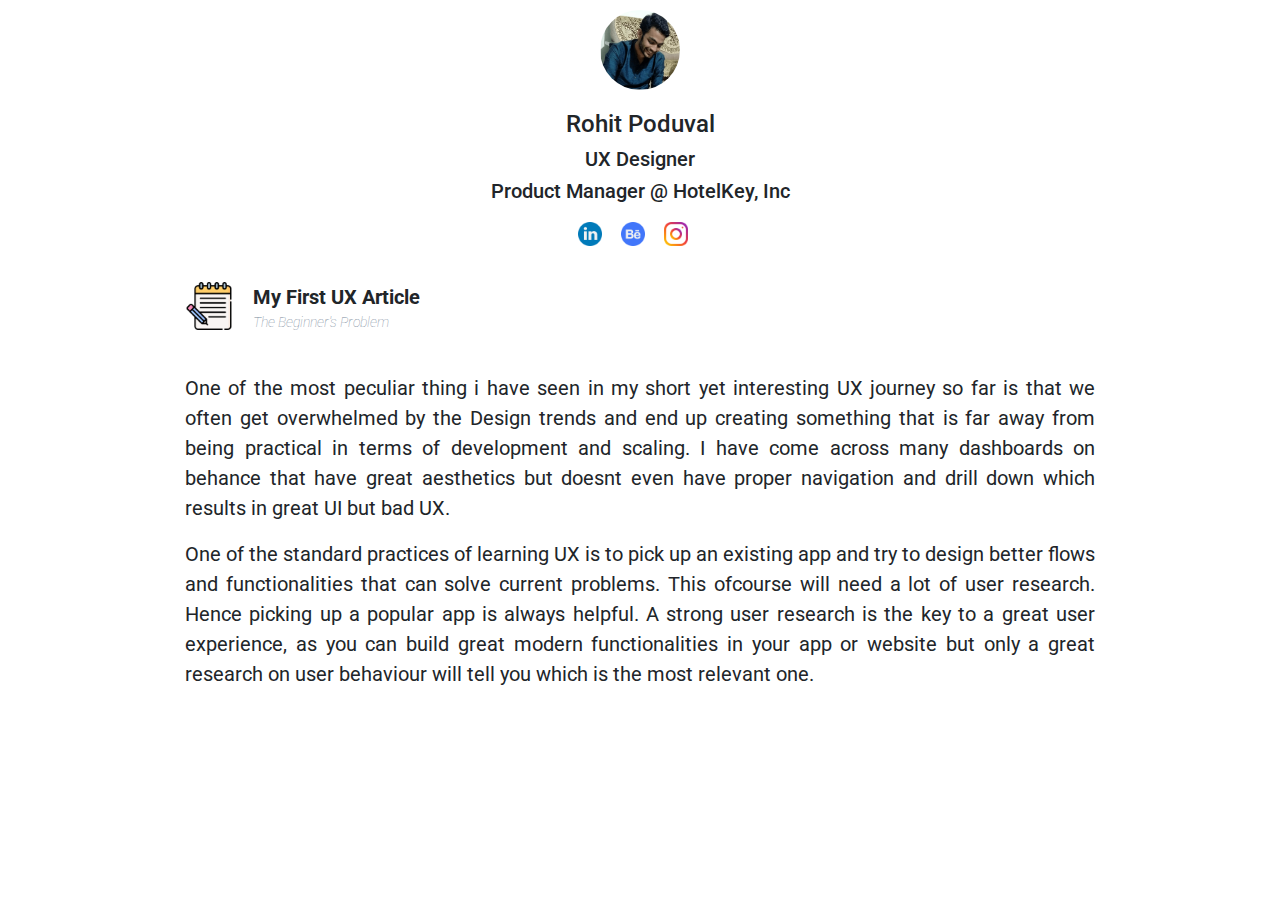
==== index.html @ 817509e2 "banner" ====
<!DOCTYPE html>
<html lang="en">
<head>
  <!-- Global site tag (gtag.js) - Google Analytics -->
<script async src="https://www.googletagmanager.com/gtag/js?id=G-JW8Z8V6VGW"></script>
<script>
  window.dataLayer = window.dataLayer || [];
  function gtag(){dataLayer.push(arguments);}
  gtag('js', new Date());

  gtag('config', 'G-JW8Z8V6VGW');
</script>


  <title>Rohit Writes UX</title>
  <meta charset="utf-8">
  <meta name="viewport" content="width=device-width, initial-scale=1">
  <link rel="icon" type="image/png" href="assets/0.png">
  <link href="https://fonts.googleapis.com/css2?family=Roboto&display=swap" rel="stylesheet">
  <link rel="stylesheet" href="https://maxcdn.bootstrapcdn.com/bootstrap/4.5.0/css/bootstrap.min.css">
  <link rel="stylesheet" href="style.css">
  

</head>

<body>


  <div class="app">

    
    <div class="container">

    <!-- <div class="cover">
        <img class="banner" src="assets/cover.png" height="400px" width=100%>
       </div>
    -->
      

      <div class="logo"> 
        <img class = "icon" src="assets/1.png">
      </div>

      <div class="bio">
        
        <div class="name">
          <h4>Rohit Poduval</h4>
        </div>
        <div class="desc">
          <h5>UX Designer</h5>
        </div>
        <div class="job">
          <h5>Product Manager @ HotelKey, Inc</h5>
        </div>
          
      </div>
          
  
      <div class="social">
  
        <ul class="ul-social">
          <li class="list-social"><a href="https://www.linkedin.com/in/rohit-poduval/" target="_blank"><span class="span-logo">
            <img src="assets/5.png" width="24px" height="24px"></a></li>
          <li class="list-social"><a href="https://www.behance.net/rohitpoduval21" target="_blank"><span class="span-logo">
            <img src="assets/4.png" width="24px" height="24px" target="_blank"></a></li>
          <li class="list-social"><a href="https://www.instagram.com/rohit.poduval/" target="_blank"><span class="span-logo">
            <img src="assets/3.png" width="24px" height="24px"></a></li>
        </ul>  

      </div>

      <div class="sub-container">

        

        <div class="ux">
          
          <div class="ux-head">
            <div class="head-icon">
              <img src="assets/10.png" height="48px" width="48px">
            </div>
            
            <div class="title">
              <h>My First UX Article</h>
              <div class="subtitle">
                <h>The Beginner's Problem</h>
              </div>
            </div>
            
            
          </div>
          
          
          
       
            
           
            
          <div class="ux-body">
            <p>One of the most peculiar thing i have seen in my short yet 
              interesting UX journey so far is that we often get overwhelmed
              by the Design trends and end up creating something that is far
              away from being practical in terms of development and scaling.
              I have come across many dashboards on behance that have great 
              aesthetics but doesnt even have proper navigation and drill down
              which results in great UI but bad UX.               
            </p>    

            <p>One of the standard practices of learning UX is to pick up an
              existing app and try to design better flows and functionalities
              that can solve current problems. This ofcourse will need a lot of 
              user research. Hence picking up a popular app is always helpful.
              A strong user research is the key to a great user experience, as 
              you can build great modern functionalities in your app or website
              but only a great research on user behaviour will tell you which is
              the most relevant one.
            </p>



            </div>
           

          </div>
        </div>

      </div>

      
    </div>



      
        

 



    </div>


  </div>
  
   

</body>
</html>
---- style.css ----
body{
    margin: 0;
    padding: 0;
    font-family: 'Roboto', sans-serif;

  }
  
  ul{
    text-decoration: none;
  }

  li {
    list-style-type: none;
  }
  

  .logo{
    padding: 10px;
    text-align: center;
  }

  .icon{
    height: 80px;
    width : 80px;
    border-radius: 100px;
  }

  .bio{
    text-align: center;
    padding: 10px;
  }


  .ul-social{
    list-style: none;
    text-align: center;
    padding: 0px;

  }

  .list-social a{
    padding: 0 0 5px 0;
  }

  
  .list-social{
    padding: 0 15px 0 0px;
    display: inline;
   
  }

  .sub-container{
    padding-left: 40px;
    padding-right: 40px;
  }

  

  .ux {
    margin-left: 40px;  
    margin-right: 40px;  

    }

  .resume {
   text-align: center;
    
  }

  .ux-head{
    font-size: 28px;
    display: flex;
    padding: 20px;
  }

  .head-icon{
    padding-right: 20px;
  }
  

  .ux-body{
    font-size: 20px;
    padding: 20px;
    text-align: justify;
  }
    
 
 
  .title{
    font-size: 20px;
    font-weight: bold;
  }

  .subtitle{
    font-size: 14px;
    font-weight: 100;
    font-style: italic;
    color: lightslategrey;
  }


  @media only screen and (max-width: 600px) {
    
    .ux {
      margin-left: 10px;  
      margin-right: 10px;  
  }

  .sub-container{
    padding-left: 10px;
    padding-right: 10px;
  }

  .ux-head{
    padding: 0px;
    margin: 30px 0 10px 0;
  }
  
  .ux-body{
    padding: 10px;
    margin: 20px 0 10px 0;
  }

 }
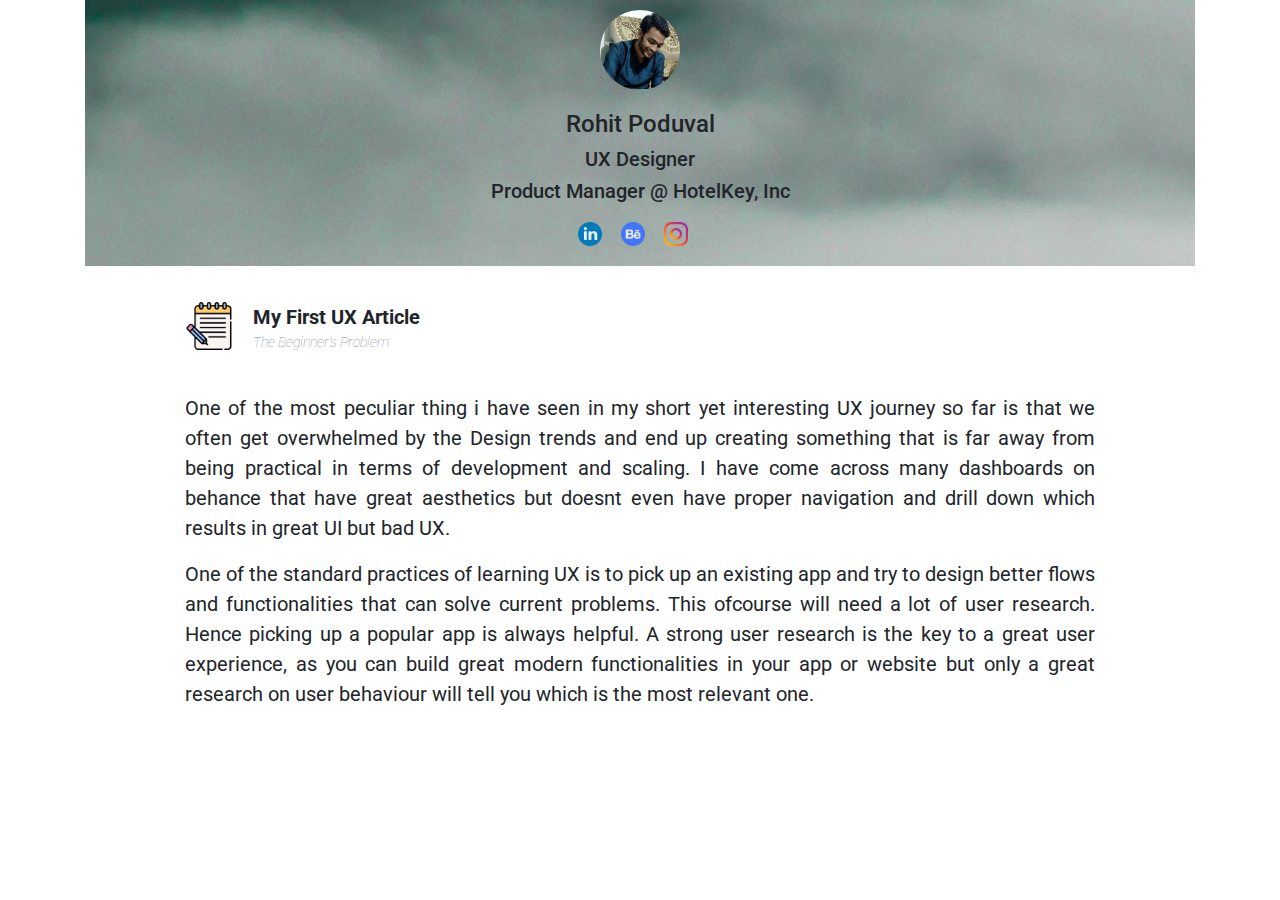
==== commit 2fb17af0: "cover" ====
--- a/index.html
+++ b/index.html
@@ -31,43 +31,49 @@
     
     <div class="container">
 
-    <!-- <div class="cover">
+      <!-- <div class="cover">
         <img class="banner" src="assets/cover.png" height="400px" width=100%>
        </div>
-    -->
+      -->
       
 
-      <div class="logo"> 
-        <img class = "icon" src="assets/1.png">
+      <div class="intro">
+
+        <div class="logo"> 
+          <img class = "icon" src="assets/1.png">
+        </div>
+  
+        <div class="bio">
+          
+          <div class="name">
+            <h4>Rohit Poduval</h4>
+          </div>
+          <div class="desc">
+            <h5>UX Designer</h5>
+          </div>
+          <div class="job">
+            <h5>Product Manager @ HotelKey, Inc</h5>
+          </div>
+            
+        </div>
+            
+    
+        <div class="social">
+    
+          <ul class="ul-social">
+            <li class="list-social"><a href="https://www.linkedin.com/in/rohit-poduval/" target="_blank"><span class="span-logo">
+              <img src="assets/5.png" width="24px" height="24px"></a></li>
+            <li class="list-social"><a href="https://www.behance.net/rohitpoduval21" target="_blank"><span class="span-logo">
+              <img src="assets/4.png" width="24px" height="24px" target="_blank"></a></li>
+            <li class="list-social"><a href="https://www.instagram.com/rohit.poduval/" target="_blank"><span class="span-logo">
+              <img src="assets/3.png" width="24px" height="24px"></a></li>
+          </ul>  
+  
+        </div>
+  
+
       </div>
 
-      <div class="bio">
-        
-        <div class="name">
-          <h4>Rohit Poduval</h4>
-        </div>
-        <div class="desc">
-          <h5>UX Designer</h5>
-        </div>
-        <div class="job">
-          <h5>Product Manager @ HotelKey, Inc</h5>
-        </div>
-          
-      </div>
-          
-  
-      <div class="social">
-  
-        <ul class="ul-social">
-          <li class="list-social"><a href="https://www.linkedin.com/in/rohit-poduval/" target="_blank"><span class="span-logo">
-            <img src="assets/5.png" width="24px" height="24px"></a></li>
-          <li class="list-social"><a href="https://www.behance.net/rohitpoduval21" target="_blank"><span class="span-logo">
-            <img src="assets/4.png" width="24px" height="24px" target="_blank"></a></li>
-          <li class="list-social"><a href="https://www.instagram.com/rohit.poduval/" target="_blank"><span class="span-logo">
-            <img src="assets/3.png" width="24px" height="24px"></a></li>
-        </ul>  
-
-      </div>
 
       <div class="sub-container">
 
--- a/style.css
+++ b/style.css
@@ -34,7 +34,7 @@
   .ul-social{
     list-style: none;
     text-align: center;
-    padding: 0px;
+    padding: 0px 0px 20px 0px ;
 
   }
 
@@ -98,6 +98,10 @@
     color: lightslategrey;
   }
 
+  .intro{
+    background-image: url('assets/cover.png');
+  }
+
 
   @media only screen and (max-width: 600px) {
     
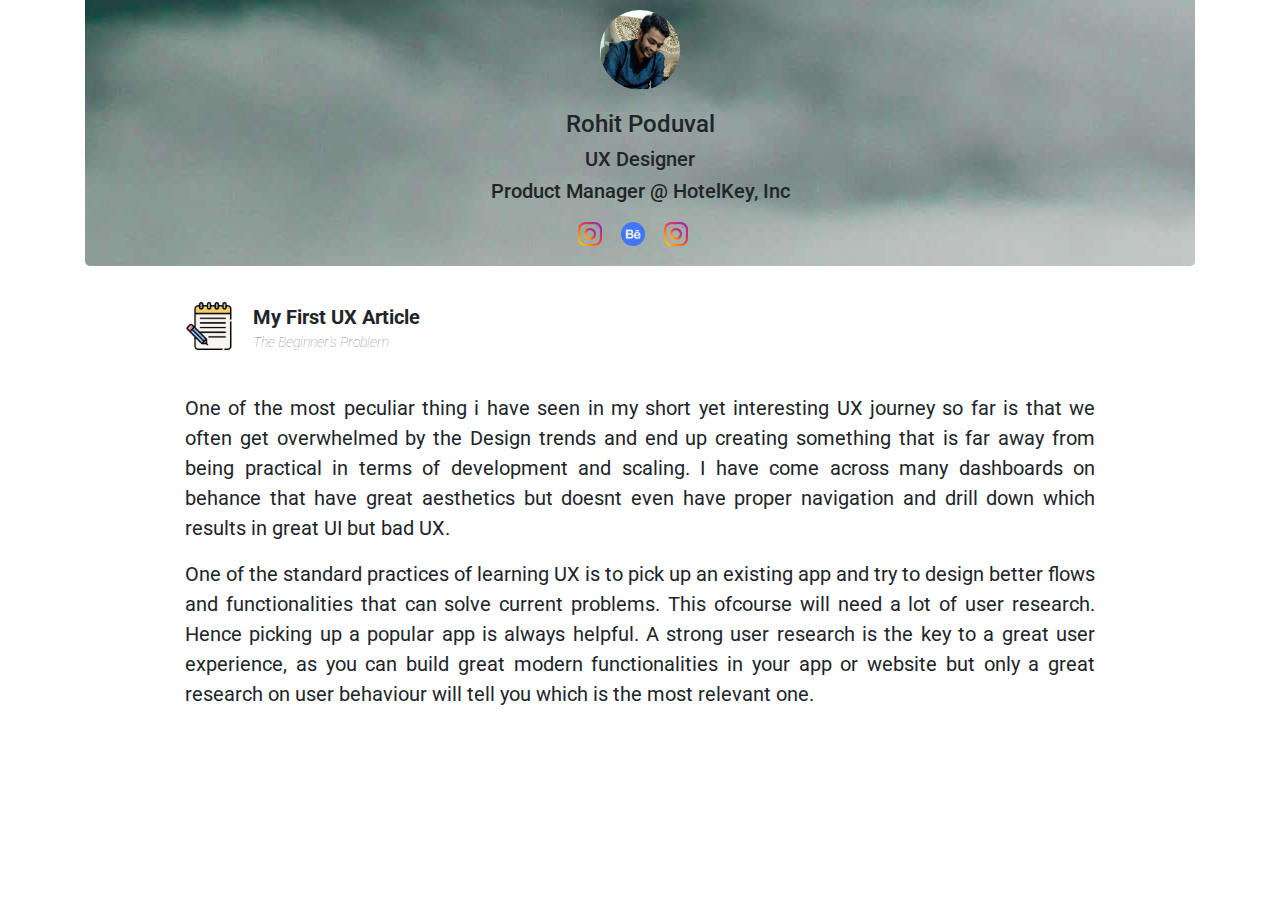
==== commit 96c405c3: "loginproject" ====
--- a/index.html
+++ b/index.html
@@ -58,19 +58,19 @@
         </div>
             
     
-        <div class="social">
+      <div class="social">
     
           <ul class="ul-social">
             <li class="list-social"><a href="https://www.linkedin.com/in/rohit-poduval/" target="_blank"><span class="span-logo">
-              <img src="assets/5.png" width="24px" height="24px"></a></li>
+              <img src="assets/3.png" width="24px" height="24px"></a></li>
             <li class="list-social"><a href="https://www.behance.net/rohitpoduval21" target="_blank"><span class="span-logo">
               <img src="assets/4.png" width="24px" height="24px" target="_blank"></a></li>
             <li class="list-social"><a href="https://www.instagram.com/rohit.poduval/" target="_blank"><span class="span-logo">
               <img src="assets/3.png" width="24px" height="24px"></a></li>
           </ul>  
   
-        </div>
-  
+        </div> 
+ 
 
       </div>
 
--- a/style.css
+++ b/style.css
@@ -100,6 +100,7 @@
 
   .intro{
     background-image: url('assets/cover.png');
+    border-radius: 0px 0px 5px 5px;
   }
 
 
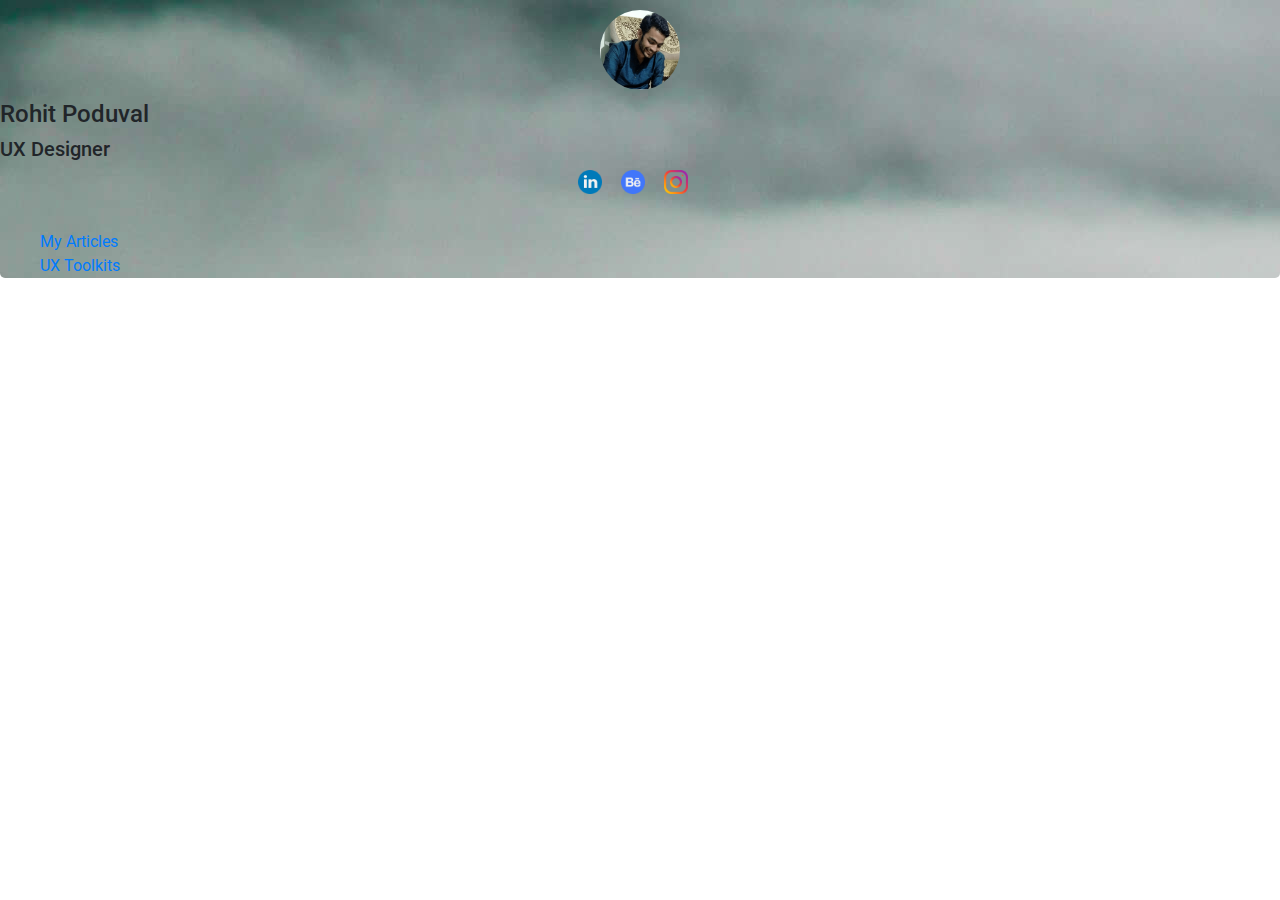
==== commit 0b55d29d: "Update index.html" ====
--- a/index.html
+++ b/index.html
@@ -29,12 +29,8 @@
   <div class="app">
 
     
-    <div class="container">
+    
 
-      <!-- <div class="cover">
-        <img class="banner" src="assets/cover.png" height="400px" width=100%>
-       </div>
-      -->
       
 
       <div class="intro">
@@ -43,7 +39,7 @@
           <img class = "icon" src="assets/1.png">
         </div>
   
-        <div class="bio">
+        
           
           <div class="name">
             <h4>Rohit Poduval</h4>
@@ -51,18 +47,16 @@
           <div class="desc">
             <h5>UX Designer</h5>
           </div>
-          <div class="job">
-            <h5>Product Manager @ HotelKey, Inc</h5>
-          </div>
+          
             
-        </div>
+       
             
     
-      <div class="social">
+        <div class="social">
     
           <ul class="ul-social">
             <li class="list-social"><a href="https://www.linkedin.com/in/rohit-poduval/" target="_blank"><span class="span-logo">
-              <img src="assets/3.png" width="24px" height="24px"></a></li>
+              <img src="assets/5.png" width="24px" height="24px"></a></li>
             <li class="list-social"><a href="https://www.behance.net/rohitpoduval21" target="_blank"><span class="span-logo">
               <img src="assets/4.png" width="24px" height="24px" target="_blank"></a></li>
             <li class="list-social"><a href="https://www.instagram.com/rohit.poduval/" target="_blank"><span class="span-logo">
@@ -71,80 +65,20 @@
   
         </div> 
  
+        <div class="links">
+    
+          <ul class="ul-links">
+            <li class="list-links"><a href="/blogs.html">
+              My Articles</a></li>
+            <li class="list-social"><a href="/ux.html">
+              UX Toolkits</a></li>
+          </ul>  
+  
+        </div> 
+ 
 
       </div>
 
-
-      <div class="sub-container">
-
-        
-
-        <div class="ux">
-          
-          <div class="ux-head">
-            <div class="head-icon">
-              <img src="assets/10.png" height="48px" width="48px">
-            </div>
-            
-            <div class="title">
-              <h>My First UX Article</h>
-              <div class="subtitle">
-                <h>The Beginner's Problem</h>
-              </div>
-            </div>
-            
-            
-          </div>
-          
-          
-          
-       
-            
-           
-            
-          <div class="ux-body">
-            <p>One of the most peculiar thing i have seen in my short yet 
-              interesting UX journey so far is that we often get overwhelmed
-              by the Design trends and end up creating something that is far
-              away from being practical in terms of development and scaling.
-              I have come across many dashboards on behance that have great 
-              aesthetics but doesnt even have proper navigation and drill down
-              which results in great UI but bad UX.               
-            </p>    
-
-            <p>One of the standard practices of learning UX is to pick up an
-              existing app and try to design better flows and functionalities
-              that can solve current problems. This ofcourse will need a lot of 
-              user research. Hence picking up a popular app is always helpful.
-              A strong user research is the key to a great user experience, as 
-              you can build great modern functionalities in your app or website
-              but only a great research on user behaviour will tell you which is
-              the most relevant one.
-            </p>
-
-
-
-            </div>
-           
-
-          </div>
-        </div>
-
-      </div>
-
-      
-    </div>
-
-
-
-      
-        
-
- 
-
-
-
-    </div>
 
 
   </div>
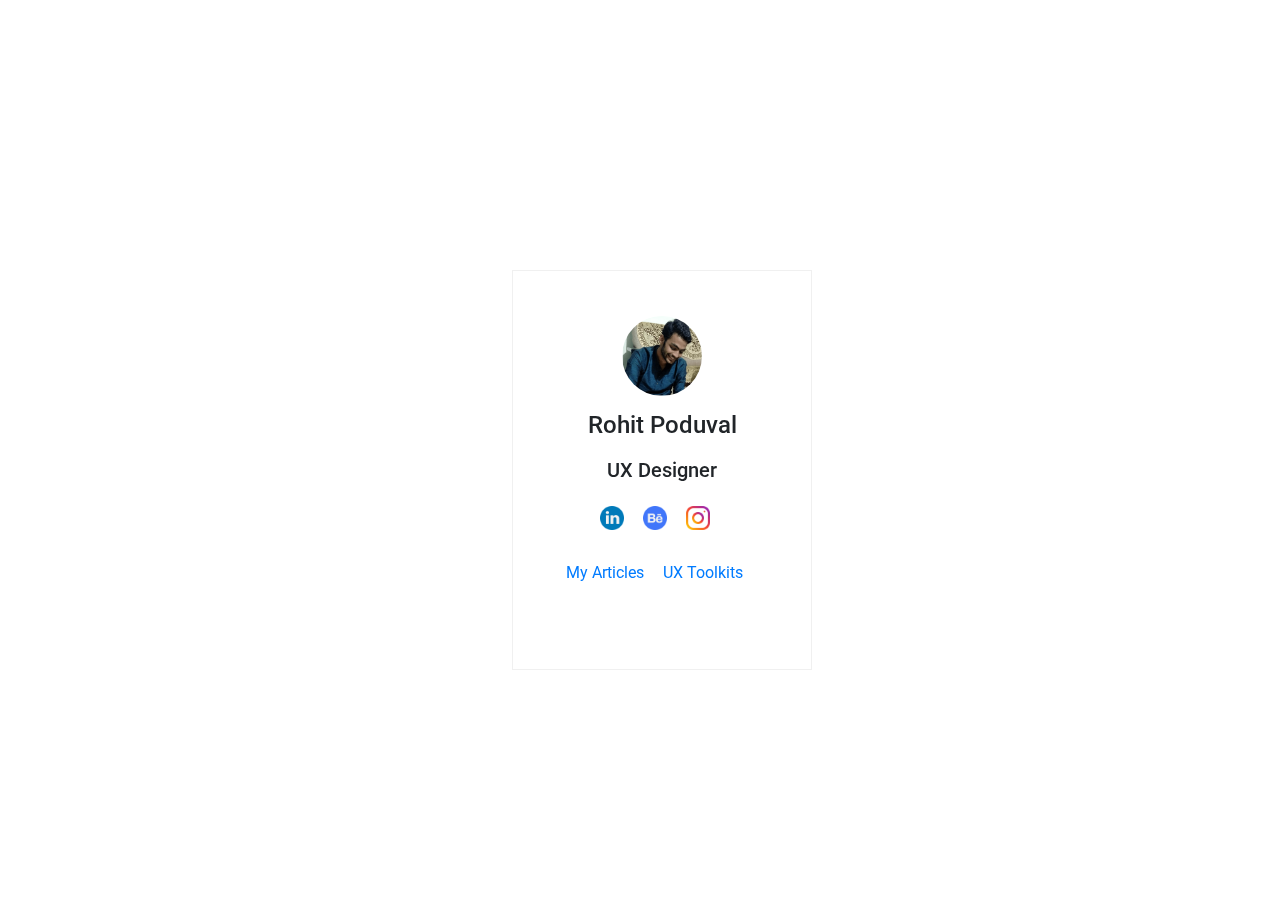
==== commit 1f076278: "Update index.html" ====
--- a/index.html
+++ b/index.html
@@ -12,7 +12,7 @@
 </script>
 
 
-  <title>Rohit Writes UX</title>
+  <title>Rohit Writes</title>
   <meta charset="utf-8">
   <meta name="viewport" content="width=device-width, initial-scale=1">
   <link rel="icon" type="image/png" href="assets/0.png">
@@ -27,64 +27,51 @@
 
 
   <div class="app">
+      
+    <div class="intro">
 
+      <div class="logo"> 
+        <img class = "icon" src="assets/1.png">
+      </div>
+        
+      <div class="name">
+        <h4>Rohit Poduval</h4>
+       </div>
+
+      <div class="desc">
+        <h5>UX Designer</h5>
+      </div>
+             
+      <div class="social">
     
+        <ul class="ul-social">
+          <li class="list-social"><a href="https://www.linkedin.com/in/rohit-poduval/" target="_blank"><span class="span-logo">
+            <img src="assets/5.png" width="24px" height="24px"></a></li>  
+          <li class="list-social"><a href="https://www.behance.net/rohitpoduval21" target="_blank"><span class="span-logo">
+            <img src="assets/4.png" width="24px" height="24px" target="_blank"></a></li>
+          <li class="list-social"><a href="https://www.instagram.com/rohit.poduval/" target="_blank"><span class="span-logo">
+            <img src="assets/3.png" width="24px" height="24px"></a></li>
+        </ul>  
+  
+      </div> 
+ 
+      <div class="links">
     
-
-      
-
-      <div class="intro">
-
-        <div class="logo"> 
-          <img class = "icon" src="assets/1.png">
-        </div>
+        <ul class="ul-links">
+          <li class="list-links"><a href="/blogs.html">
+            My Articles</a></li>
+          <li class="list-social"><a href="/ux.html">
+            UX Toolkits</a></li>
+        </ul>  
   
-        
-          
-          <div class="name">
-            <h4>Rohit Poduval</h4>
-          </div>
-          <div class="desc">
-            <h5>UX Designer</h5>
-          </div>
-          
-            
-       
-            
-    
-        <div class="social">
-    
-          <ul class="ul-social">
-            <li class="list-social"><a href="https://www.linkedin.com/in/rohit-poduval/" target="_blank"><span class="span-logo">
-              <img src="assets/5.png" width="24px" height="24px"></a></li>
-            <li class="list-social"><a href="https://www.behance.net/rohitpoduval21" target="_blank"><span class="span-logo">
-              <img src="assets/4.png" width="24px" height="24px" target="_blank"></a></li>
-            <li class="list-social"><a href="https://www.instagram.com/rohit.poduval/" target="_blank"><span class="span-logo">
-              <img src="assets/3.png" width="24px" height="24px"></a></li>
-          </ul>  
-  
-        </div> 
- 
-        <div class="links">
-    
-          <ul class="ul-links">
-            <li class="list-links"><a href="/blogs.html">
-              My Articles</a></li>
-            <li class="list-social"><a href="/ux.html">
-              UX Toolkits</a></li>
-          </ul>  
-  
-        </div> 
+      </div> 
  
 
-      </div>
-
-
+    </div>
 
   </div>
   
-   
+</body>
 
-</body>
 </html>
 
--- a/style.css
+++ b/style.css
@@ -4,7 +4,37 @@
     font-family: 'Roboto', sans-serif;
 
   }
+
+  .intro{
+    border: 1px solid #f0f0f0;
+    height: 400px;
+    width: 300px;
+    top: 30%;
+    left: 40%;
+    position: fixed;
+    text-align: center;
+    padding: 30px 0px 0px 0px;
+  }
   
+  .logo{
+    padding: 15px 0px 0px 0px;
+  }
+
+  .icon{
+    height: 80px;
+    width : 80px;
+    border-radius: 100px;
+  }
+
+  .name{
+    padding: 15px 0px 0px 0px;
+    
+  }
+
+  .desc{
+    padding: 10px 0px 0px 0px;
+  }
+ 
   ul{
     text-decoration: none;
   }
@@ -13,35 +43,10 @@
     list-style-type: none;
   }
   
-
-  .logo{
-    padding: 10px;
-    text-align: center;
-  }
-
-  .icon{
-    height: 80px;
-    width : 80px;
-    border-radius: 100px;
-  }
-
-  .bio{
-    text-align: center;
-    padding: 10px;
-  }
-
-
   .ul-social{
     list-style: none;
-    text-align: center;
-    padding: 0px 0px 20px 0px ;
-
+    padding: 15px 0px 0px 0px;
   }
-
-  .list-social a{
-    padding: 0 0 5px 0;
-  }
-
   
   .list-social{
     padding: 0 15px 0 0px;
@@ -49,83 +54,37 @@
    
   }
 
-  .sub-container{
-    padding-left: 40px;
-    padding-right: 40px;
+  .ul-links{
+    list-style: none;
+    padding: 15px 0px 0px 0px;
   }
+  
+  .list-links{
+    padding: 0 15px 0 0px;
+    display: inline;
+   
+  }
+  
+  @media only screen and (max-width: 600px) {
+
+ 
+  .intro{
+    border: 1px solid #f0f0f0;
+    height: 400px;
+    width: 300px;
+    top: 20%;
+    left: 15%;
+    position: fixed;
+    text-align: center;
+    padding: 30px 0px 0px 0px;
+  }
+  
+  }
+  
+  
 
   
-
-  .ux {
-    margin-left: 40px;  
-    margin-right: 40px;  
-
-    }
-
-  .resume {
-   text-align: center;
+  
     
-  }
-
-  .ux-head{
-    font-size: 28px;
-    display: flex;
-    padding: 20px;
-  }
-
-  .head-icon{
-    padding-right: 20px;
-  }
   
 
-  .ux-body{
-    font-size: 20px;
-    padding: 20px;
-    text-align: justify;
-  }
-    
- 
- 
-  .title{
-    font-size: 20px;
-    font-weight: bold;
-  }
-
-  .subtitle{
-    font-size: 14px;
-    font-weight: 100;
-    font-style: italic;
-    color: lightslategrey;
-  }
-
-  .intro{
-    background-image: url('assets/cover.png');
-    border-radius: 0px 0px 5px 5px;
-  }
-
-
-  @media only screen and (max-width: 600px) {
-    
-    .ux {
-      margin-left: 10px;  
-      margin-right: 10px;  
-  }
-
-  .sub-container{
-    padding-left: 10px;
-    padding-right: 10px;
-  }
-
-  .ux-head{
-    padding: 0px;
-    margin: 30px 0 10px 0;
-  }
-  
-  .ux-body{
-    padding: 10px;
-    margin: 20px 0 10px 0;
-  }
-
- }
-
-
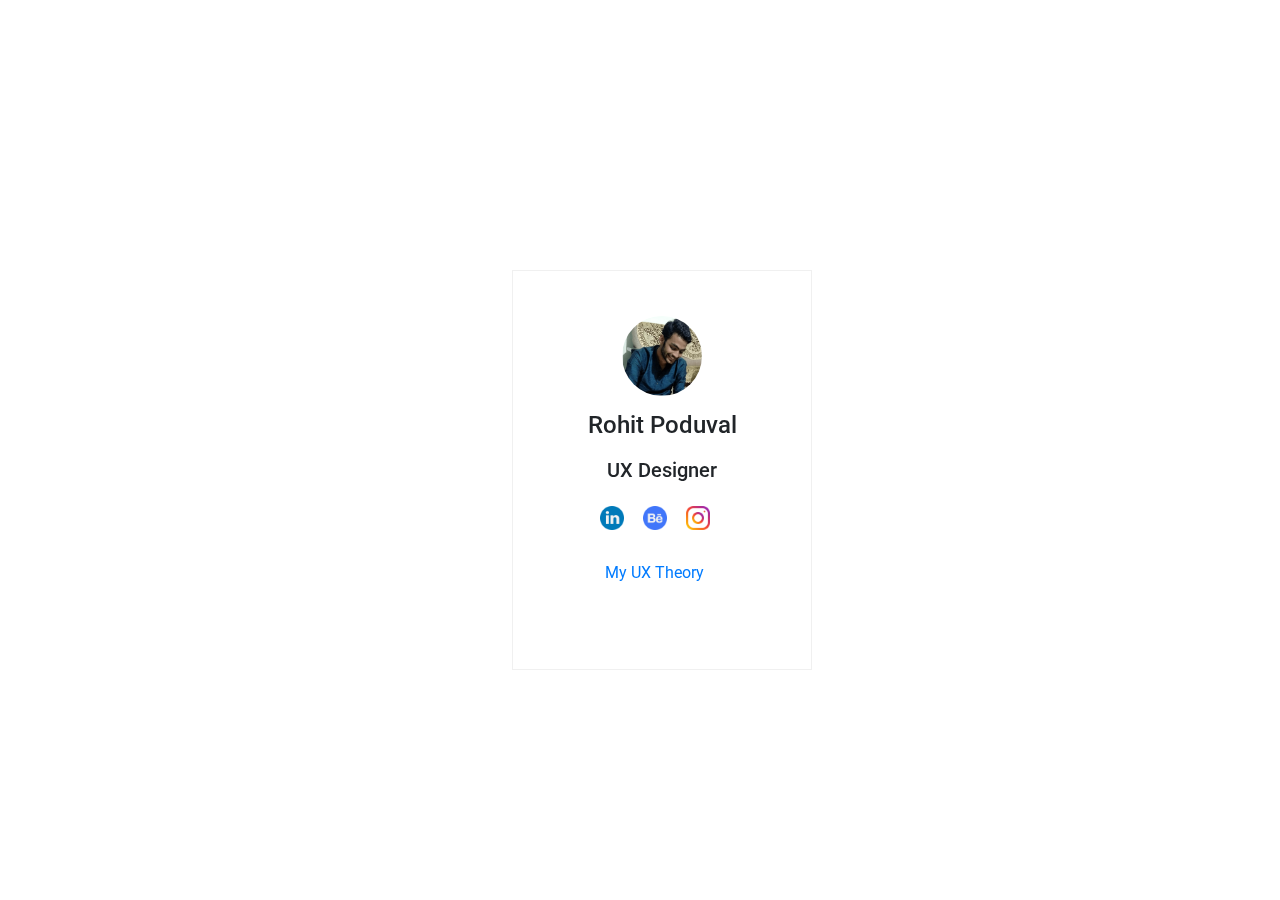
==== commit 24d4bafd: "Update index.html" ====
--- a/index.html
+++ b/index.html
@@ -9,6 +9,11 @@
   gtag('js', new Date());
 
   gtag('config', 'G-JW8Z8V6VGW');
+
+  document.addEventListener('contextmenu', function(e) {
+  e.preventDefault();
+});
+
 </script>
 
 
@@ -23,7 +28,7 @@
 
 </head>
 
-<body>
+<body oncontextmenu="return false">
 
 
   <div class="app">
@@ -59,9 +64,9 @@
     
         <ul class="ul-links">
           <li class="list-links"><a href="/blogs.html">
-            My Articles</a></li>
-          <li class="list-social"><a href="/ux.html">
-            UX Toolkits</a></li>
+            My UX Theory</a></li>
+         <!-- <li class="list-social"><a href="/about.html">
+            About Me</a></li>-->
         </ul>  
   
       </div> 
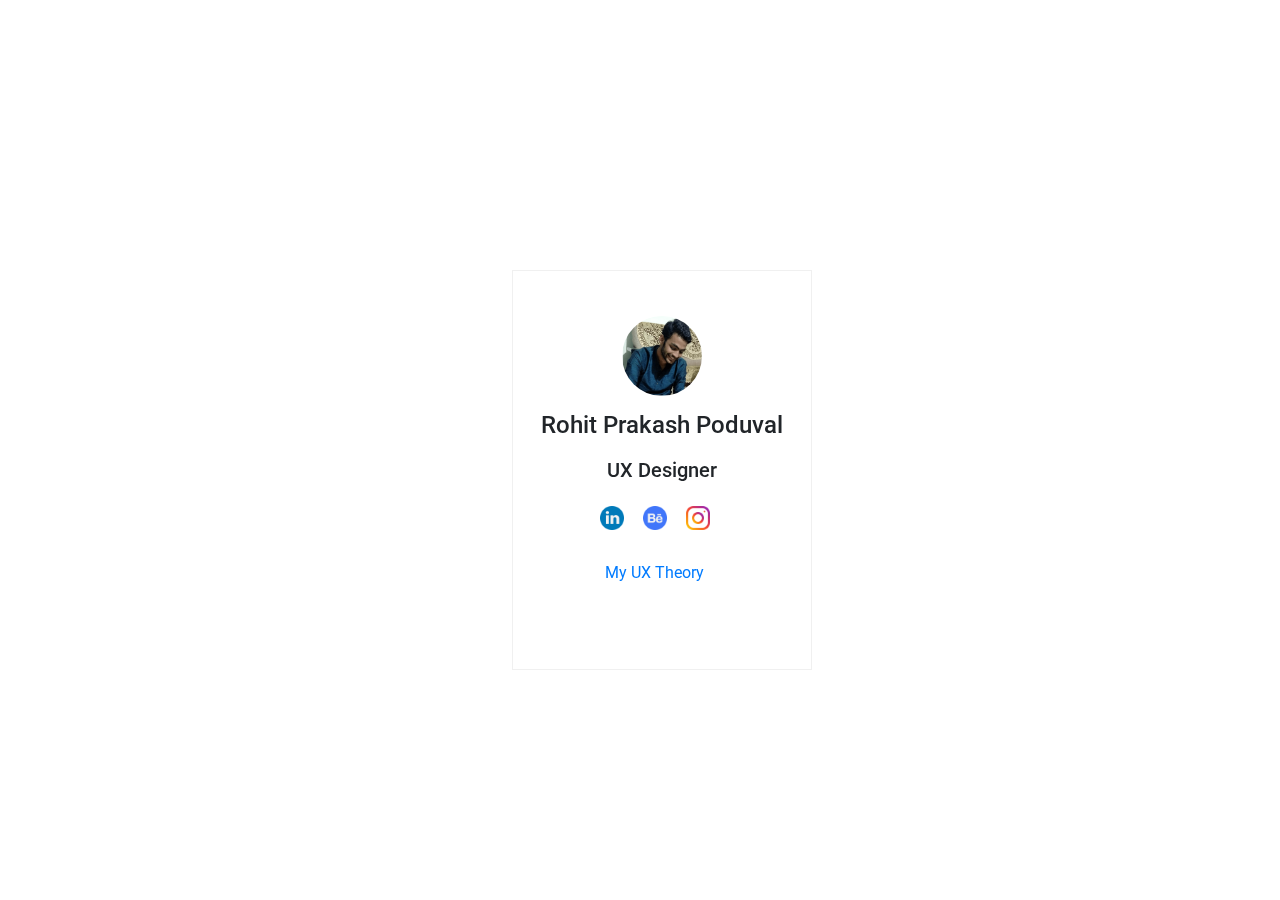
==== commit db537848: "new sync" ====
--- a/index.html
+++ b/index.html
@@ -40,7 +40,7 @@
       </div>
         
       <div class="name">
-        <h4>Rohit Poduval</h4>
+        <h4>Rohit Prakash Poduval</h4>
        </div>
 
       <div class="desc">
--- a/style.css
+++ b/style.css
@@ -64,7 +64,45 @@
     display: inline;
    
   }
+
+  .article{
+    padding: 60px;
+  }
+
+  .head {
+    display: flex;
+    padding: 0px;
+    margin: 0px;
+  }
   
+  .title{
+    display: list-item;
+    list-style-type: none;
+    margin-left: 20px;
+
+  }
+
+  .main-title{
+    font-weight: bold;
+    font-size: 20px;
+  }
+
+  .sub-title{
+    font-size: 16px;
+    color:#9c9c9c;
+  }
+
+  .content{
+    padding-top: 20px;
+    text-align: justify;
+    font-size: 18px;
+  }
+
+
+
+
+
+
   @media only screen and (max-width: 600px) {
 
  
@@ -79,6 +117,12 @@
     padding: 30px 0px 0px 0px;
   }
   
+  .article{
+    padding: 40px;
+  }
+
+
+
   }
   
   
